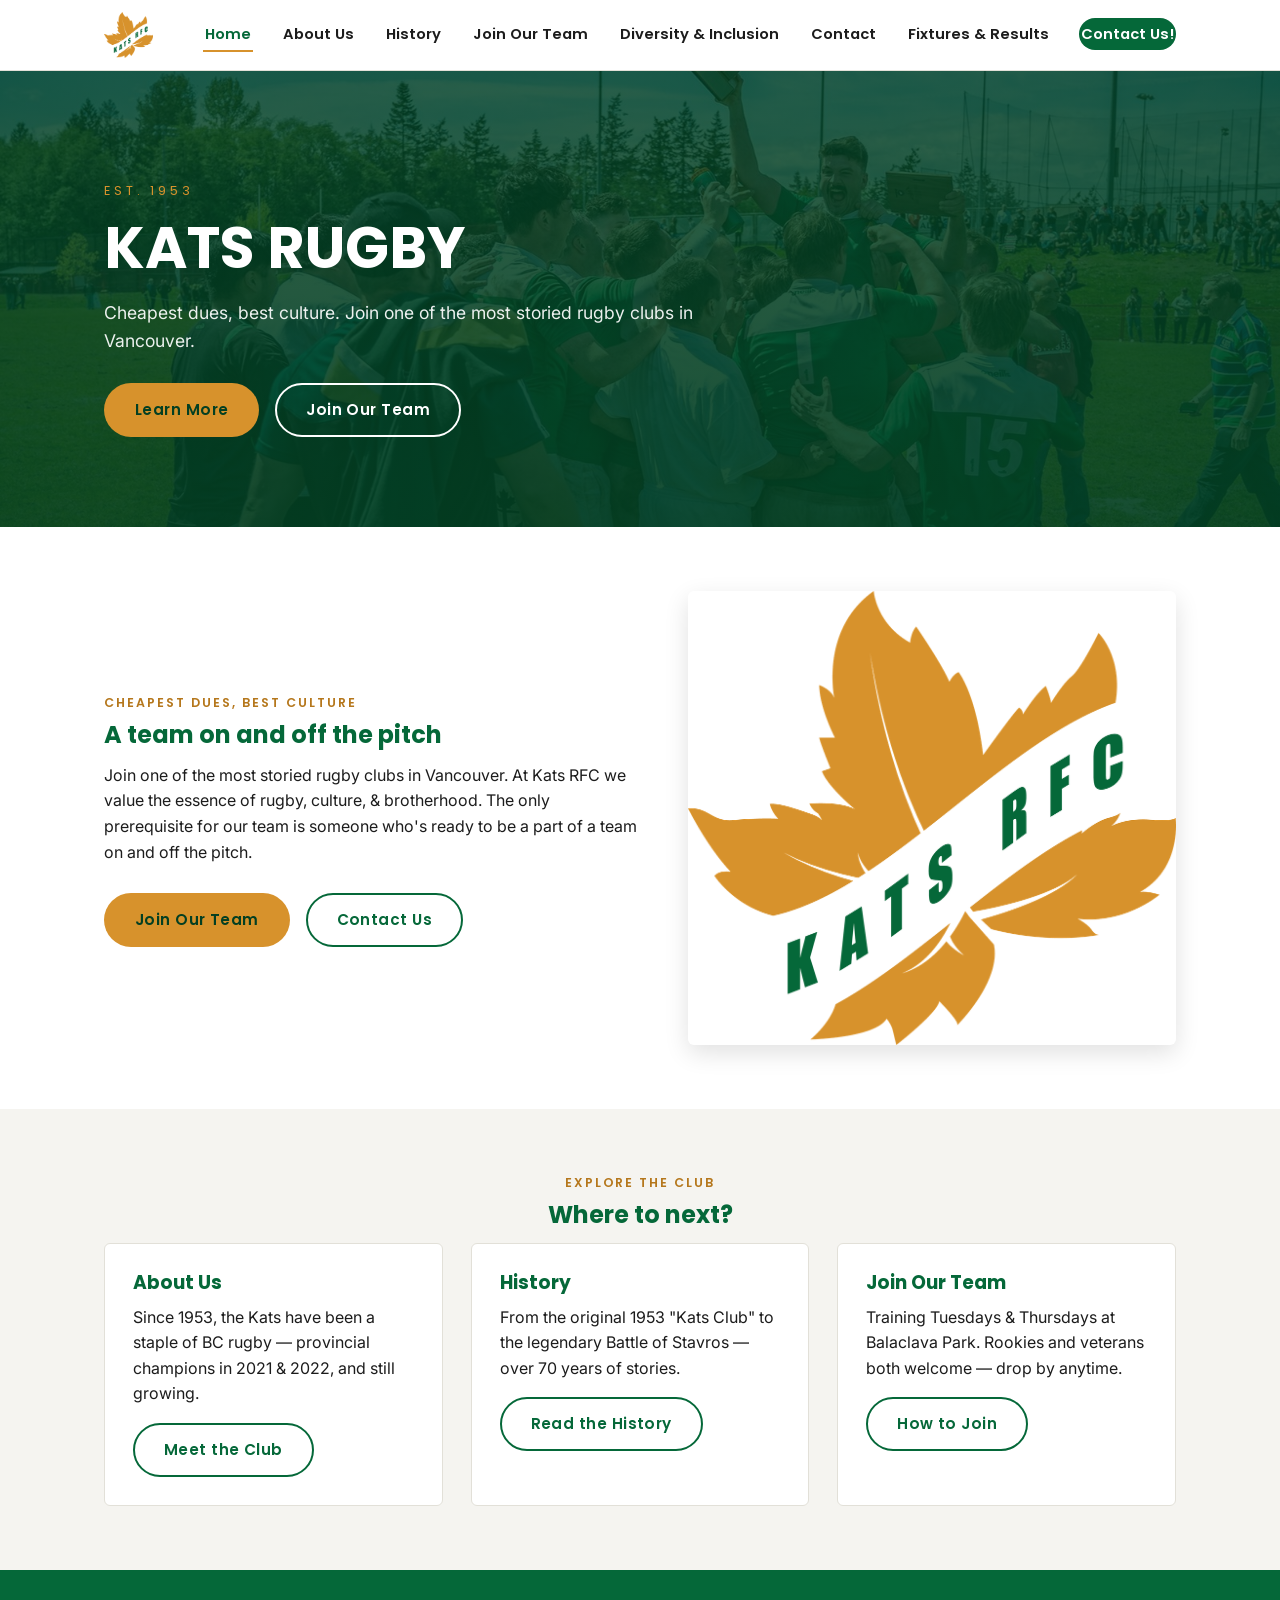
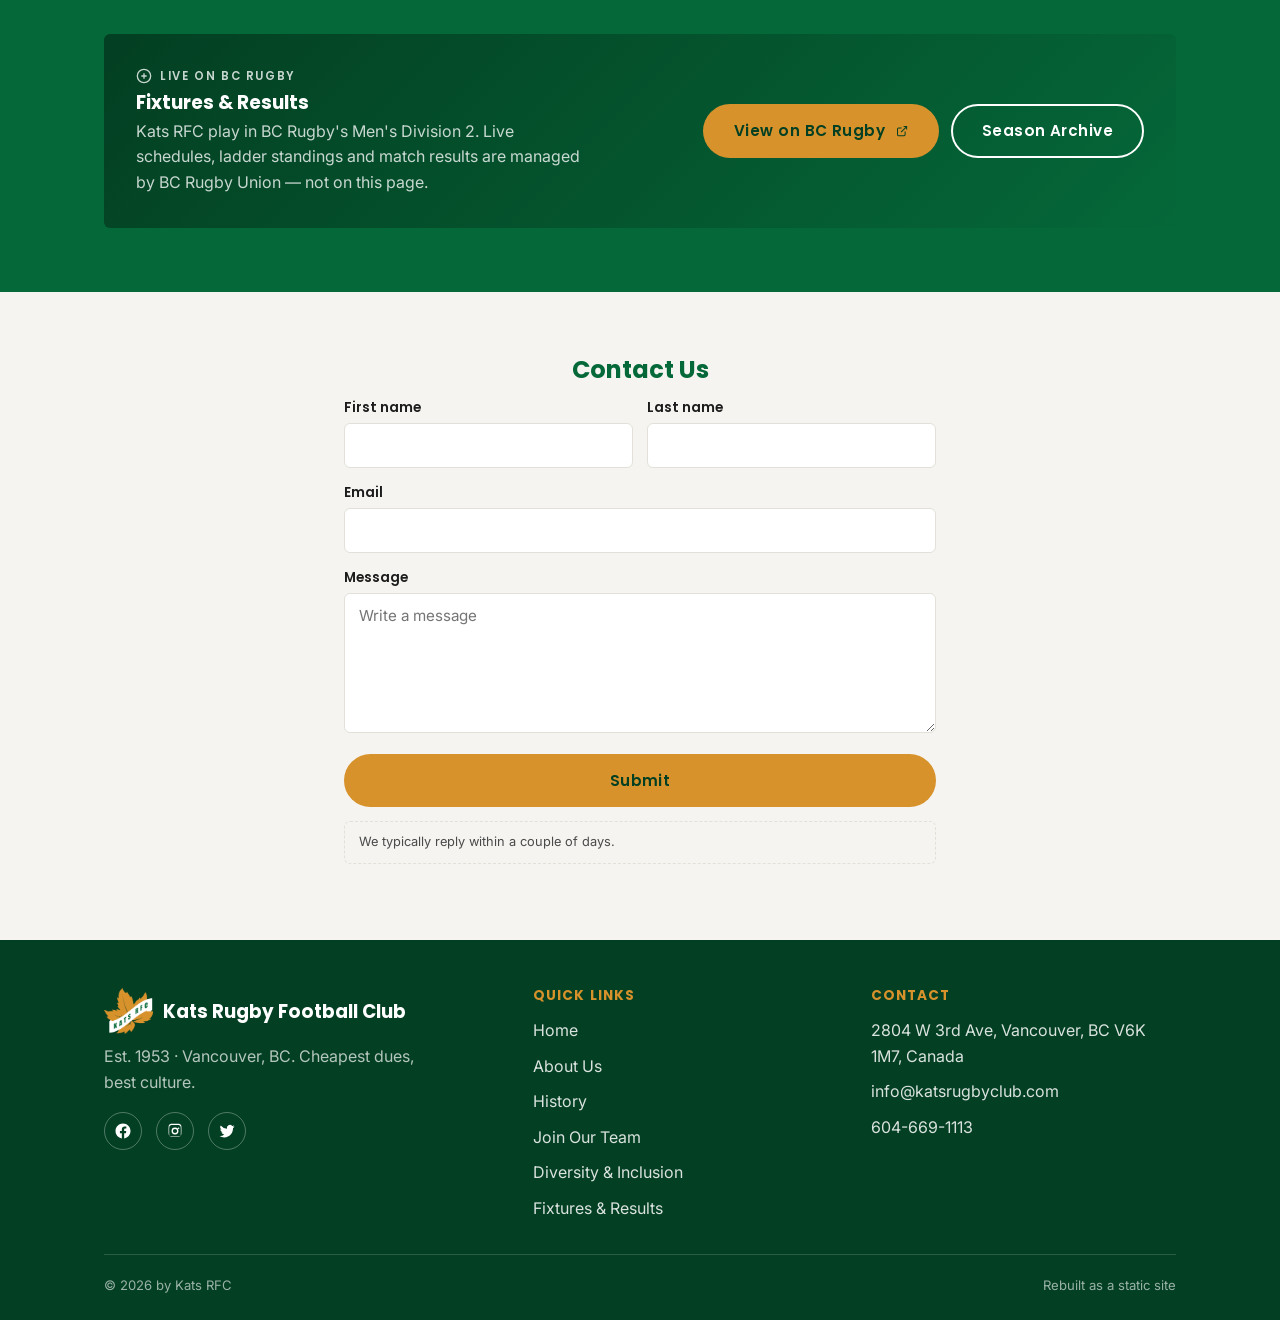
==== index.html @ 4a31f628 "Wire up the club's real Formspree endpoint Replaced the YOUR_FORM_ID placeholder with the club's liv" ====
<!doctype html>
<html lang="en">
<head>
  <meta charset="UTF-8" />
  <meta name="viewport" content="width=device-width, initial-scale=1.0" />
  <title>Home | Kitsilano Kats Rugby</title>
  <meta name="description" content="Kats Rugby Club is a local Rugby Club in Vancouver, BC, Canada. Established in 1953, The Kats are a staple of BC Rugby and have had many members play at international levels." />
  <meta property="og:title" content="Home | Kitsilano Kats Rugby" />
  <meta property="og:description" content="Kats Rugby Club is a local Rugby Club in Vancouver, BC, Canada. Established in 1953, The Kats are a staple of BC Rugby and have had many members play at international levels." />
  <meta property="og:site_name" content="Kats Rugby Club" />
  <meta property="og:type" content="website" />
  <meta property="og:image" content="assets/img/kats-logo-on-photo.png" />
  <link rel="icon" type="image/x-icon" href="assets/img/favicon.ico" />
  <link rel="apple-touch-icon" href="assets/img/apple-touch-icon.png" />
  <link rel="preconnect" href="https://fonts.googleapis.com" />
  <link rel="preconnect" href="https://fonts.gstatic.com" crossorigin />
  <link href="https://fonts.googleapis.com/css2?family=Poppins:wght@600;700&family=Inter:wght@400;500;600&display=swap" rel="stylesheet" />
  <link rel="stylesheet" href="assets/css/style.css" />
</head>
<body>

  <header class="site-header">
    <nav class="nav-bar">
      <a class="brand" href="index.html">
        <img src="assets/img/kats-logo.png" alt="Kats Rugby Football Club crest" />
      </a>
      <button class="nav-toggle" aria-label="Toggle navigation" aria-expanded="false">
        <span></span><span></span><span></span>
      </button>
      <ul class="nav-links">
        <li><a href="index.html" aria-current="page">Home</a></li>
        <li><a href="about-us.html">About Us</a></li>
        <li><a href="history.html">History</a></li>
        <li><a href="join-our-team.html">Join Our Team</a></li>
        <li><a href="diversity-and-inclusion.html">Diversity &amp; Inclusion</a></li>
        <li><a href="contact.html">Contact</a></li>
        <li><a href="2023-24-season.html">Fixtures &amp; Results</a></li>
        <li><a class="nav-cta" href="contact.html">Contact Us!</a></li>
      </ul>
    </nav>
  </header>

  <main>

    <section class="hero" style="background-image: linear-gradient(180deg, rgba(3,63,34,0.82), rgba(3,63,34,0.92)), url('assets/img/hero-trophy.jpg');">
      <div class="wrap">
        <p class="hero-est">Est. 1953</p>
        <h1>KATS RUGBY</h1>
        <p class="lede">Cheapest dues, best culture. Join one of the most storied rugby clubs in Vancouver.</p>
        <div class="hero-actions">
          <a class="btn btn-gold" href="about-us.html">Learn More</a>
          <a class="btn btn-outline" href="join-our-team.html">Join Our Team</a>
        </div>
      </div>
    </section>

    <section>
      <div class="wrap grid-2">
        <div>
          <p class="eyebrow">Cheapest Dues, Best Culture</p>
          <h2>A team on and off the pitch</h2>
          <p>Join one of the most storied rugby clubs in Vancouver. At Kats RFC we value the essence of rugby, culture, &amp; brotherhood. The only prerequisite for our team is someone who's ready to be a part of a team on and off the pitch.</p>
          <div class="hero-actions">
            <a class="btn btn-gold" href="join-our-team.html">Join Our Team</a>
            <a class="btn btn-outline-green" href="contact.html">Contact Us</a>
          </div>
        </div>
        <figure>
          <img src="assets/img/kats-logo-on-photo.png" alt="Kats RFC crest over a photo of the team huddled together" loading="lazy" />
        </figure>
      </div>
    </section>

    <section class="section-alt">
      <div class="wrap">
        <p class="eyebrow text-center" style="display:block;">Explore the Club</p>
        <h2 class="text-center">Where to next?</h2>
        <div class="grid-3">
          <div class="card">
            <h3>About Us</h3>
            <p>Since 1953, the Kats have been a staple of BC rugby &mdash; provincial champions in 2021 &amp; 2022, and still growing.</p>
            <a class="btn btn-outline-green" href="about-us.html">Meet the Club</a>
          </div>
          <div class="card">
            <h3>History</h3>
            <p>From the original 1953 "Kats Club" to the legendary Battle of Stavros &mdash; over 70 years of stories.</p>
            <a class="btn btn-outline-green" href="history.html">Read the History</a>
          </div>
          <div class="card">
            <h3>Join Our Team</h3>
            <p>Training Tuesdays &amp; Thursdays at Balaclava Park. Rookies and veterans both welcome &mdash; drop by anytime.</p>
            <a class="btn btn-outline-green" href="join-our-team.html">How to Join</a>
          </div>
        </div>
      </div>
    </section>

    <section class="section-dark">
      <div class="wrap">
        <div class="playhq-card">
          <div>
            <p class="playhq-badge">
              <svg viewBox="0 0 24 24" fill="none" stroke="currentColor" stroke-width="2"><circle cx="12" cy="12" r="10"/><path d="M8 12h8M12 8v8"/></svg>
              Live on BC Rugby
            </p>
            <h3>Fixtures &amp; Results</h3>
            <p>Kats RFC play in BC Rugby's Men's Division 2. Live schedules, ladder standings and match results are managed by BC Rugby Union &mdash; not on this page.</p>
          </div>
          <div class="playhq-actions">
            <a class="btn btn-gold" href="https://www.bcrugby.com/fixtures---results0adb61e3" target="_blank" rel="noopener">
              View on BC Rugby
              <svg class="external-icon" viewBox="0 0 24 24" fill="none" stroke="currentColor" stroke-width="2"><path d="M18 13v6a2 2 0 0 1-2 2H5a2 2 0 0 1-2-2V8a2 2 0 0 1 2-2h6"/><path d="M15 3h6v6"/><path d="M10 14 21 3"/></svg>
            </a>
            <a class="btn btn-outline" href="2023-24-season.html">Season Archive</a>
          </div>
        </div>
      </div>
    </section>

  </main>

  <!-- Sitewide quick-contact widget: mirrors the "Contact Us!" popup that
       appears on every page of the original site. -->
  <section id="quick-contact" class="section-alt">
    <div class="wrap" style="max-width:640px;">
      <h2 class="text-center">Contact Us</h2>
      <!-- FORM ENDPOINT: live Formspree endpoint (https://formspree.io/f/moeqnbpq) — see README for how to manage/replace it. -->
      <form action="https://formspree.io/f/moeqnbpq" method="POST" data-ajax-form>
        <div class="form-row">
          <div>
            <label for="qc-first">First name</label>
            <input type="text" id="qc-first" name="first_name" required />
          </div>
          <div>
            <label for="qc-last">Last name</label>
            <input type="text" id="qc-last" name="last_name" required />
          </div>
        </div>
        <div>
          <label for="qc-email">Email</label>
          <input type="email" id="qc-email" name="email" required />
        </div>
        <div>
          <label for="qc-message">Message</label>
          <textarea id="qc-message" name="message" placeholder="Write a message" required></textarea>
        </div>
        <div class="form-success">Thanks for submitting!</div>
        <button class="btn btn-gold" type="submit">Submit</button>
        <p class="form-note">We typically reply within a couple of days.</p>
      </form>
    </div>
  </section>

  <footer class="site-footer">
    <div class="wrap">
      <div class="footer-grid">
        <div>
          <div class="brand" style="color:#fff; margin-bottom:10px;">
            <img src="assets/img/kats-logo.png" alt="Kats Rugby Football Club crest" />
            Kats Rugby Football Club
          </div>
          <p style="color:rgba(255,255,255,0.7); max-width:320px;">Est. 1953 &middot; Vancouver, BC. Cheapest dues, best culture.</p>
          <div class="social-row">
            <a href="https://www.facebook.com/groups/TheKatsRugbyClub/" target="_blank" rel="noopener" aria-label="Kats RFC on Facebook">
              <svg viewBox="0 0 24 24"><path d="M22 12.06C22 6.5 17.52 2 12 2S2 6.5 2 12.06c0 5 3.66 9.15 8.44 9.94v-7.03H7.9v-2.91h2.54V9.85c0-2.5 1.49-3.89 3.77-3.89 1.09 0 2.24.2 2.24.2v2.46h-1.26c-1.24 0-1.63.77-1.63 1.56v1.88h2.78l-.44 2.91h-2.34V22c4.78-.79 8.44-4.94 8.44-9.94Z"/></svg>
            </a>
            <a href="https://www.instagram.com/katsrfc/" target="_blank" rel="noopener" aria-label="Kats RFC on Instagram">
              <svg viewBox="0 0 24 24"><path d="M12 2.2c2.7 0 3 .01 4.1.06 1 .05 1.6.2 2 .35.5.2.9.4 1.3.8.4.4.6.8.8 1.3.15.4.3 1 .35 2 .05 1.1.06 1.4.06 4.1s-.01 3-.06 4.1c-.05 1-.2 1.6-.35 2-.2.5-.4.9-.8 1.3-.4.4-.8.6-1.3.8-.4.15-1 .3-2 .35-1.1.05-1.4.06-4.1.06s-3-.01-4.1-.06c-1-.05-1.6-.2-2-.35-.5-.2-.9-.4-1.3-.8-.4-.4-.6-.8-.8-1.3-.15-.4-.3-1-.35-2-.05-1.1-.06-1.4-.06-4.1s.01-3 .06-4.1c.05-1 .2-1.6.35-2 .2-.5.4-.9.8-1.3.4-.4.8-.6 1.3-.8.4-.15 1-.3 2-.35C9 2.21 9.3 2.2 12 2.2Zm0 1.8c-2.67 0-2.99.01-4.04.06-.87.04-1.34.18-1.65.3-.42.16-.72.36-1.03.67-.31.31-.51.61-.67 1.03-.12.31-.26.78-.3 1.65C4.26 8.76 4.25 9.08 4.25 12s.01 3.24.06 4.29c.04.87.18 1.34.3 1.65.16.42.36.72.67 1.03.31.31.61.51 1.03.67.31.12.78.26 1.65.3 1.05.05 1.37.06 4.04.06s2.99-.01 4.04-.06c.87-.04 1.34-.18 1.65-.3.42-.16.72-.36 1.03-.67.31-.31.51-.61.67-1.03.12-.31.26-.78.3-1.65.05-1.05.06-1.37.06-4.29s-.01-3.24-.06-4.29c-.04-.87-.18-1.34-.3-1.65-.16-.42-.36-.72-.67-1.03a2.7 2.7 0 0 0-1.03-.67c-.31-.12-.78-.26-1.65-.3C14.99 4.01 14.67 4 12 4Zm0 3.4a4.6 4.6 0 1 1 0 9.2 4.6 4.6 0 0 1 0-9.2Zm0 1.8a2.8 2.8 0 1 0 0 5.6 2.8 2.8 0 0 0 0-5.6Zm4.8-2a1.08 1.08 0 1 1 0 2.16 1.08 1.08 0 0 1 0-2.16Z"/></svg>
            </a>
            <a href="https://twitter.com/katsrugby" target="_blank" rel="noopener" aria-label="Kats RFC on Twitter">
              <svg viewBox="0 0 24 24"><path d="M22 5.9c-.7.3-1.5.5-2.3.6.8-.5 1.5-1.3 1.8-2.3-.8.5-1.6.8-2.6 1a4 4 0 0 0-6.9 3.7A11.5 11.5 0 0 1 3.6 4.6a4.1 4.1 0 0 0 1.2 5.4c-.6 0-1.2-.2-1.7-.5v.1c0 2 1.4 3.6 3.2 4a4 4 0 0 1-1.8.1 4 4 0 0 0 3.8 2.8A8.1 8.1 0 0 1 2 18.6a11.4 11.4 0 0 0 6.3 1.9c7.5 0 11.7-6.4 11.7-11.9v-.5c.8-.6 1.5-1.3 2-2.2Z"/></svg>
            </a>
          </div>
        </div>
        <div>
          <h4>Quick Links</h4>
          <ul>
            <li><a href="index.html">Home</a></li>
            <li><a href="about-us.html">About Us</a></li>
            <li><a href="history.html">History</a></li>
            <li><a href="join-our-team.html">Join Our Team</a></li>
            <li><a href="diversity-and-inclusion.html">Diversity &amp; Inclusion</a></li>
            <li><a href="2023-24-season.html">Fixtures &amp; Results</a></li>
          </ul>
        </div>
        <div>
          <h4>Contact</h4>
          <ul>
            <li>2804 W 3rd Ave, Vancouver, BC V6K 1M7, Canada</li>
            <li><a href="mailto:info@katsrugbyclub.com">info@katsrugbyclub.com</a></li>
            <li><a href="tel:6046691113">604-669-1113</a></li>
          </ul>
        </div>
      </div>
      <div class="footer-bottom">
        <span>&copy; <span id="year">2026</span> by Kats RFC</span>
        <span>Rebuilt as a static site</span>
      </div>
    </div>
  </footer>

  <script src="assets/js/main.js"></script>
  <script>document.getElementById('year').textContent = new Date().getFullYear();</script>
</body>
</html>
---- assets/css/style.css ----
/* =========================================================
   Kats Rugby Club — shared stylesheet
   Brand colours sampled directly from the club crest:
     green #056839 / gold #d7922c / white #ffffff
   ========================================================= */

:root {
  --kats-green: #056839;
  --kats-green-dark: #033f22;
  --kats-gold: #d7922c;
  --kats-gold-dark: #b5771c;
  --ink: #1c1c1c;
  --ink-soft: #4a4a4a;
  --paper: #ffffff;
  --paper-off: #f5f4f0;
  --border: #e2e0d8;
  --max-width: 1120px;
  --radius: 6px;
  --shadow: 0 8px 24px rgba(0, 0, 0, 0.12);
  --font-head: 'Poppins', 'Futura', 'Century Gothic', sans-serif;
  --font-body: 'Inter', 'Helvetica Neue', Arial, sans-serif;
}

* {
  box-sizing: border-box;
}

html {
  scroll-behavior: smooth;
}

body {
  margin: 0;
  font-family: var(--font-body);
  color: var(--ink);
  background: var(--paper);
  line-height: 1.6;
}

img {
  max-width: 100%;
  display: block;
}

a {
  color: inherit;
  text-decoration: none;
}

h1, h2, h3, h4 {
  font-family: var(--font-head);
  font-weight: 700;
  line-height: 1.15;
  margin: 0 0 0.6em;
  color: var(--kats-green);
}

p {
  margin: 0 0 1em;
}

.wrap {
  max-width: var(--max-width);
  margin: 0 auto;
  padding: 0 24px;
}

.eyebrow {
  display: inline-block;
  font-family: var(--font-head);
  font-weight: 600;
  font-size: 0.78rem;
  letter-spacing: 0.16em;
  text-transform: uppercase;
  color: var(--kats-gold-dark);
  margin-bottom: 0.6em;
}

.btn {
  display: inline-block;
  font-family: var(--font-head);
  font-weight: 600;
  font-size: 0.95rem;
  letter-spacing: 0.03em;
  padding: 0.85em 1.9em;
  border-radius: 999px;
  border: 2px solid transparent;
  cursor: pointer;
  transition: transform 0.15s ease, box-shadow 0.15s ease, background 0.15s ease, color 0.15s ease;
}

.btn:hover {
  transform: translateY(-2px);
}

.btn-gold {
  background: var(--kats-gold);
  color: var(--kats-green-dark);
}

.btn-gold:hover {
  background: var(--kats-gold-dark);
  box-shadow: var(--shadow);
}

.btn-outline {
  background: transparent;
  border-color: var(--paper);
  color: var(--paper);
}

.btn-outline:hover {
  background: var(--paper);
  color: var(--kats-green-dark);
}

.btn-outline-green {
  background: transparent;
  border-color: var(--kats-green);
  color: var(--kats-green);
}

.btn-outline-green:hover {
  background: var(--kats-green);
  color: var(--paper);
}

/* ---------- Header / nav ---------- */

.site-header {
  position: sticky;
  top: 0;
  z-index: 100;
  background: var(--paper);
  border-bottom: 1px solid var(--border);
}

.nav-bar {
  display: flex;
  align-items: center;
  justify-content: space-between;
  padding: 12px 24px;
  max-width: var(--max-width);
  margin: 0 auto;
}

.brand {
  display: flex;
  align-items: center;
  gap: 10px;
  font-family: var(--font-head);
  font-weight: 700;
  font-size: 1.15rem;
  color: var(--kats-green);
}

.brand img {
  height: 46px;
  width: auto;
}

.nav-toggle {
  display: none;
  flex-direction: column;
  gap: 5px;
  background: none;
  border: none;
  cursor: pointer;
  padding: 6px;
}

.nav-toggle span {
  width: 26px;
  height: 3px;
  background: var(--kats-green);
  border-radius: 2px;
}

.nav-links {
  display: flex;
  align-items: center;
  gap: 28px;
  list-style: none;
  margin: 0;
  padding: 0;
  font-family: var(--font-head);
  font-weight: 600;
  font-size: 0.92rem;
}

.nav-links a {
  color: var(--ink);
  padding: 6px 2px;
  border-bottom: 2px solid transparent;
  transition: color 0.15s ease, border-color 0.15s ease;
}

.nav-links a:hover,
.nav-links a[aria-current="page"] {
  color: var(--kats-green);
  border-color: var(--kats-gold);
}

.nav-cta {
  background: var(--kats-green);
  color: var(--paper) !important;
  padding: 8px 18px;
  border-radius: 999px;
  border-bottom: none !important;
}

.nav-cta:hover {
  background: var(--kats-green-dark);
  color: var(--paper) !important;
}

/* ---------- Hero ---------- */

.hero {
  position: relative;
  color: var(--paper);
  background-color: var(--kats-green-dark);
  /* background-image is set inline per-page (see index.html) so the
     relative image URL resolves against the HTML document, not this
     stylesheet's own folder. */
  background-size: cover;
  background-position: center;
  background-repeat: no-repeat;
  padding: 110px 0 90px;
}

.hero .wrap {
  position: relative;
  z-index: 1;
}

.hero-est {
  font-family: var(--font-head);
  letter-spacing: 0.3em;
  font-size: 0.8rem;
  text-transform: uppercase;
  color: var(--kats-gold);
  margin-bottom: 14px;
}

.hero h1 {
  color: var(--paper);
  font-size: clamp(2.2rem, 5vw, 3.6rem);
  margin-bottom: 0.3em;
}

.hero p.lede {
  max-width: 640px;
  font-size: 1.1rem;
  color: rgba(255, 255, 255, 0.92);
}

.hero-actions {
  display: flex;
  gap: 16px;
  flex-wrap: wrap;
  margin-top: 28px;
}

.page-hero {
  background: var(--kats-green);
  background-image: linear-gradient(120deg, var(--kats-green-dark), var(--kats-green));
  color: var(--paper);
  padding: 72px 0 56px;
  text-align: center;
}

.page-hero h1 {
  color: var(--paper);
  margin-bottom: 0.2em;
}

.page-hero p {
  color: rgba(255, 255, 255, 0.85);
  max-width: 620px;
  margin: 0 auto;
}

/* ---------- Sections ---------- */

section {
  padding: 64px 0;
}

.section-alt {
  background: var(--paper-off);
}

.section-dark {
  background: var(--kats-green);
  color: rgba(255, 255, 255, 0.92);
}

.section-dark h2, .section-dark h3 {
  color: var(--paper);
}

.grid-2 {
  display: grid;
  grid-template-columns: 1.1fr 1fr;
  gap: 48px;
  align-items: center;
}

.grid-3 {
  display: grid;
  grid-template-columns: repeat(3, 1fr);
  gap: 28px;
}

.card {
  background: var(--paper);
  border: 1px solid var(--border);
  border-radius: var(--radius);
  padding: 28px;
}

.card img {
  border-radius: var(--radius);
}

figure {
  margin: 0;
}

figure img {
  border-radius: var(--radius);
  box-shadow: var(--shadow);
}

figcaption {
  font-size: 0.85rem;
  color: var(--ink-soft);
  margin-top: 10px;
  text-align: center;
  font-style: italic;
}

blockquote {
  border-left: 4px solid var(--kats-gold);
  margin: 0;
  padding: 4px 0 4px 22px;
  font-style: italic;
  color: var(--ink-soft);
}

/* ---------- Fixtures / results table ---------- */

.fixtures-list {
  display: flex;
  flex-direction: column;
  gap: 14px;
}

.fixture {
  display: grid;
  grid-template-columns: 90px 1fr auto;
  gap: 18px;
  align-items: center;
  background: var(--paper);
  border: 1px solid var(--border);
  border-radius: var(--radius);
  padding: 16px 20px;
}

.fixture-round {
  font-family: var(--font-head);
  font-weight: 700;
  color: var(--kats-gold-dark);
  font-size: 0.85rem;
  text-transform: uppercase;
  letter-spacing: 0.05em;
}

.fixture-opponent {
  display: flex;
  align-items: center;
  gap: 14px;
}

.fixture-opponent img {
  width: 42px;
  height: 42px;
  object-fit: contain;
}

.fixture-opponent .name {
  font-weight: 700;
  font-family: var(--font-head);
}

.fixture-opponent .meta {
  font-size: 0.85rem;
  color: var(--ink-soft);
}

.fixture-score {
  font-family: var(--font-head);
  font-weight: 700;
  font-size: 1.1rem;
  text-align: right;
  white-space: nowrap;
}

.fixture-score .win { color: var(--kats-green); }
.fixture-score .loss { color: #b3261e; }
.fixture-score .tbd { color: var(--ink-soft); font-weight: 500; font-size: 0.85rem; text-transform: uppercase; }

/* ---------- Contact ---------- */

.contact-grid {
  display: grid;
  grid-template-columns: 1fr 1fr;
  gap: 48px;
}

.contact-detail {
  display: flex;
  gap: 14px;
  margin-bottom: 18px;
}

.contact-detail .icon {
  flex: none;
  width: 22px;
  height: 22px;
  color: var(--kats-green);
}

form {
  display: grid;
  gap: 14px;
}

.form-row {
  display: grid;
  grid-template-columns: 1fr 1fr;
  gap: 14px;
}

label {
  font-family: var(--font-head);
  font-weight: 600;
  font-size: 0.85rem;
  margin-bottom: 4px;
  display: block;
}

input, textarea {
  width: 100%;
  padding: 12px 14px;
  border: 1px solid var(--border);
  border-radius: var(--radius);
  font-family: var(--font-body);
  font-size: 0.95rem;
  background: var(--paper);
}

input:focus, textarea:focus {
  outline: 2px solid var(--kats-gold);
  outline-offset: 1px;
}

textarea {
  min-height: 140px;
  resize: vertical;
}

.form-note {
  font-size: 0.8rem;
  color: var(--ink-soft);
  background: var(--paper-off);
  border: 1px dashed var(--border);
  border-radius: var(--radius);
  padding: 10px 14px;
}

.form-success {
  display: none;
  background: #eaf5ee;
  border: 1px solid var(--kats-green);
  color: var(--kats-green-dark);
  padding: 14px;
  border-radius: var(--radius);
  font-weight: 600;
}

/* ---------- Footer ---------- */

.site-footer {
  background: var(--kats-green-dark);
  color: rgba(255, 255, 255, 0.85);
  padding: 48px 0 24px;
}

.footer-grid {
  display: grid;
  grid-template-columns: 1.3fr 1fr 1fr;
  gap: 32px;
  margin-bottom: 32px;
}

.footer-grid h4 {
  color: var(--kats-gold);
  font-size: 0.85rem;
  letter-spacing: 0.08em;
  text-transform: uppercase;
  margin-bottom: 14px;
}

.footer-grid ul {
  list-style: none;
  margin: 0;
  padding: 0;
  display: grid;
  gap: 10px;
}

.footer-grid a:hover {
  color: var(--kats-gold);
}

.social-row {
  display: flex;
  gap: 14px;
  margin-top: 14px;
}

.social-row a {
  width: 38px;
  height: 38px;
  display: grid;
  place-items: center;
  border: 1px solid rgba(255, 255, 255, 0.3);
  border-radius: 50%;
  transition: background 0.15s ease, border-color 0.15s ease;
}

.social-row a:hover {
  background: var(--kats-gold);
  border-color: var(--kats-gold);
}

.social-row svg {
  width: 18px;
  height: 18px;
  fill: var(--paper);
}

.footer-bottom {
  border-top: 1px solid rgba(255, 255, 255, 0.15);
  padding-top: 20px;
  font-size: 0.82rem;
  display: flex;
  justify-content: space-between;
  flex-wrap: wrap;
  gap: 8px;
  color: rgba(255, 255, 255, 0.6);
}

/* ---------- PlayHQ link-out card ---------- */
/* Kats RFC's live fixtures, ladder & registration all live on PlayHQ
   (playhq.com), the platform BC Rugby Union/Rugby Canada now run
   competitions on. PlayHQ's own pages send X-Frame-Options: SAMEORIGIN,
   so they can't be embedded in an <iframe> here — see README for the
   verification. This card is the "link out" pattern used instead. */

.playhq-card {
  background: var(--kats-green-dark);
  background-image: linear-gradient(135deg, var(--kats-green-dark), var(--kats-green));
  border-radius: var(--radius);
  padding: 32px;
  color: rgba(255, 255, 255, 0.92);
  display: flex;
  align-items: center;
  justify-content: space-between;
  gap: 28px;
  flex-wrap: wrap;
}

.playhq-card h3 {
  color: var(--paper);
  margin-bottom: 0.3em;
}

.playhq-card p {
  color: rgba(255, 255, 255, 0.78);
  margin-bottom: 0;
  max-width: 46ch;
}

.playhq-card .playhq-actions {
  display: flex;
  gap: 12px;
  flex-wrap: wrap;
  flex-shrink: 0;
}

.playhq-badge {
  display: inline-flex;
  align-items: center;
  gap: 8px;
  font-family: var(--font-head);
  font-weight: 600;
  font-size: 0.72rem;
  letter-spacing: 0.14em;
  text-transform: uppercase;
  color: var(--kats-gold);
  margin-bottom: 0.8em;
}

.playhq-badge svg { width: 16px; height: 16px; flex-shrink: 0; }

.external-icon {
  width: 0.8em;
  height: 0.8em;
  margin-left: 0.4em;
  vertical-align: middle;
}

/* ---------- Utility ---------- */

.text-center { text-align: center; }
.mt-0 { margin-top: 0; }

/* Inline links within body copy (nav/buttons/footer/cards override `a` globally,
   so this only affects prose links like the ones on diversity-and-inclusion.html) */
main p a {
  color: var(--kats-green);
  text-decoration: underline;
  text-decoration-color: rgba(5, 104, 57, 0.35);
  text-underline-offset: 2px;
}
main p a:hover {
  text-decoration-color: currentColor;
}

/* ---------- Responsive ---------- */

@media (max-width: 860px) {
  .grid-2, .contact-grid { grid-template-columns: 1fr; }
  .grid-3 { grid-template-columns: 1fr; }
  .footer-grid { grid-template-columns: 1fr; }
  .form-row { grid-template-columns: 1fr; }
  .playhq-card { flex-direction: column; align-items: flex-start; text-align: left; }
  .playhq-card .playhq-actions { width: 100%; }
  .playhq-card .playhq-actions .btn { flex: 1; text-align: center; }

  .nav-toggle { display: flex; }

  .nav-links {
    position: absolute;
    top: 100%;
    left: 0;
    right: 0;
    background: var(--paper);
    flex-direction: column;
    align-items: flex-start;
    gap: 0;
    padding: 8px 24px 20px;
    border-bottom: 1px solid var(--border);
    display: none;
  }

  .nav-links.open {
    display: flex;
  }

  .nav-links li {
    width: 100%;
  }

  .nav-links a {
    display: block;
    padding: 12px 0;
    border-bottom: 1px solid var(--border);
  }

  .nav-cta {
    display: inline-block;
    margin-top: 10px;
  }

  .fixture {
    grid-template-columns: 1fr;
    text-align: left;
  }

  .fixture-score {
    text-align: left;
  }
}
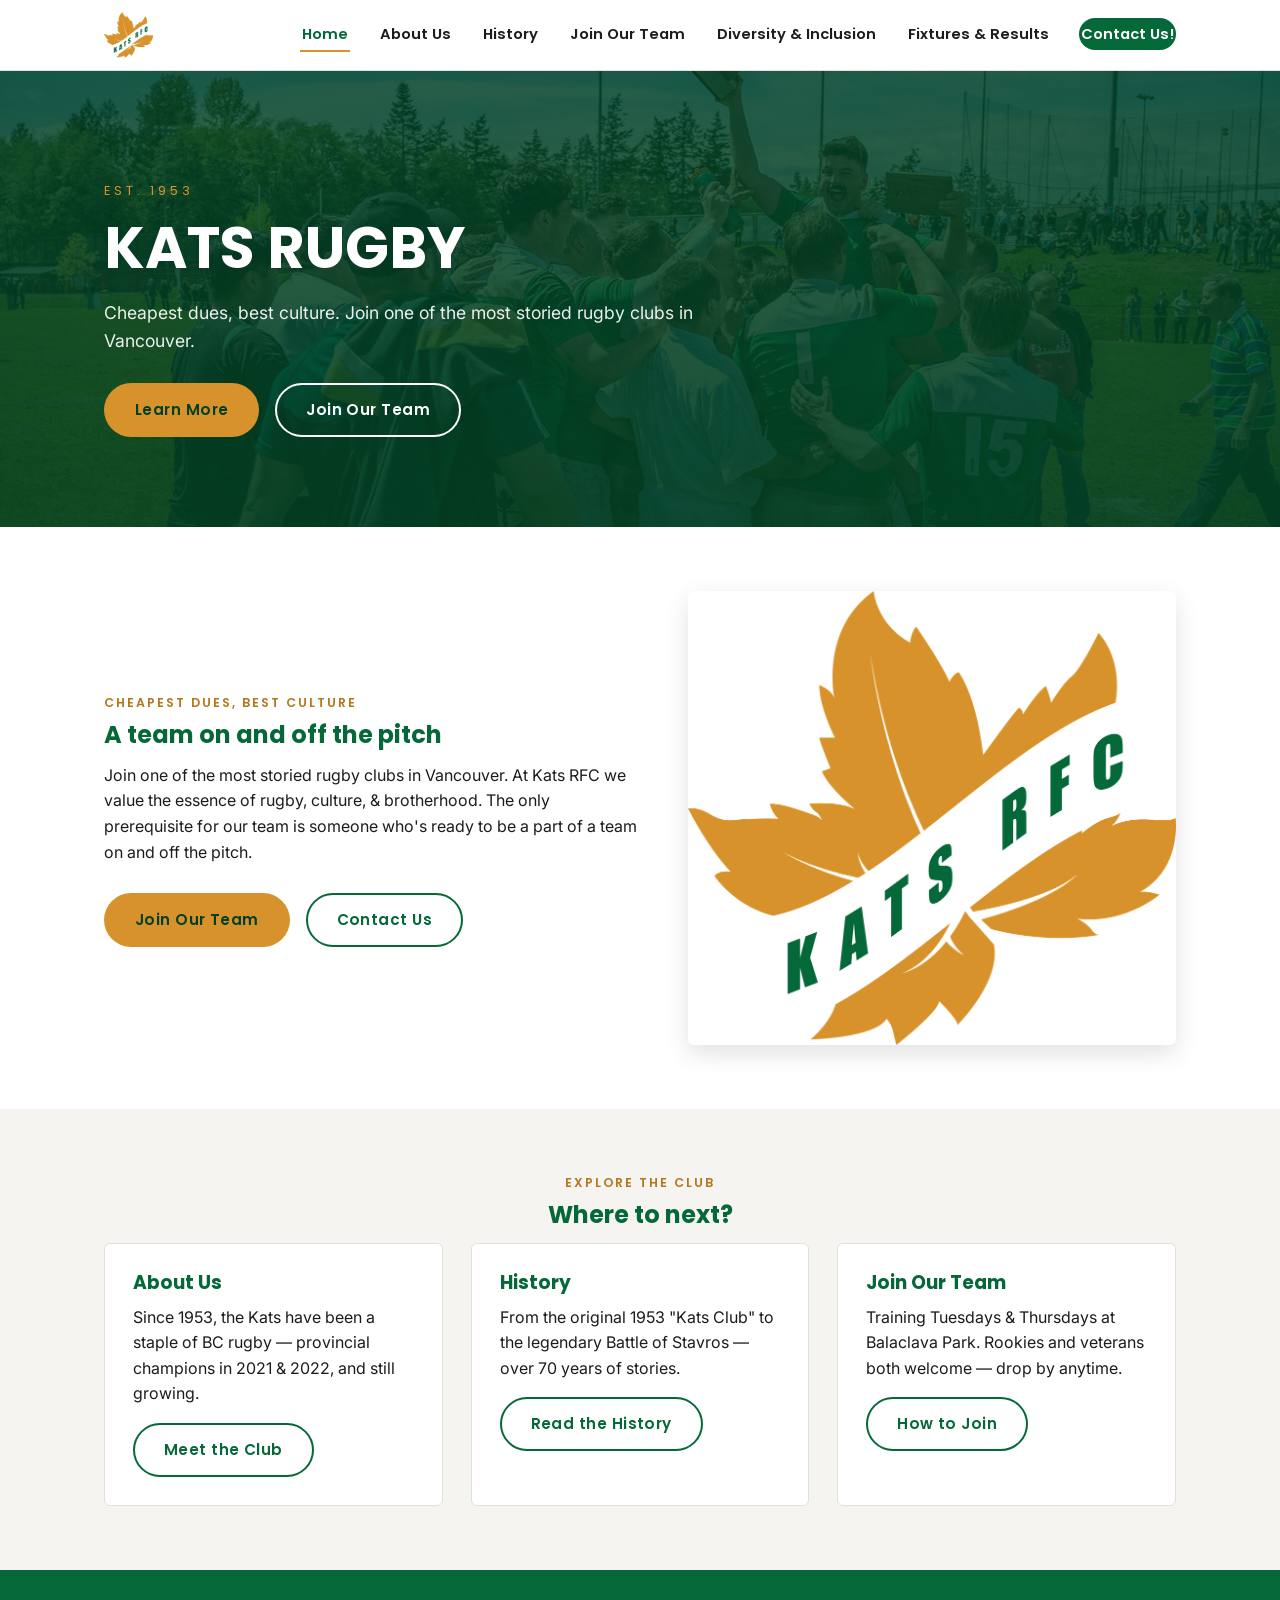
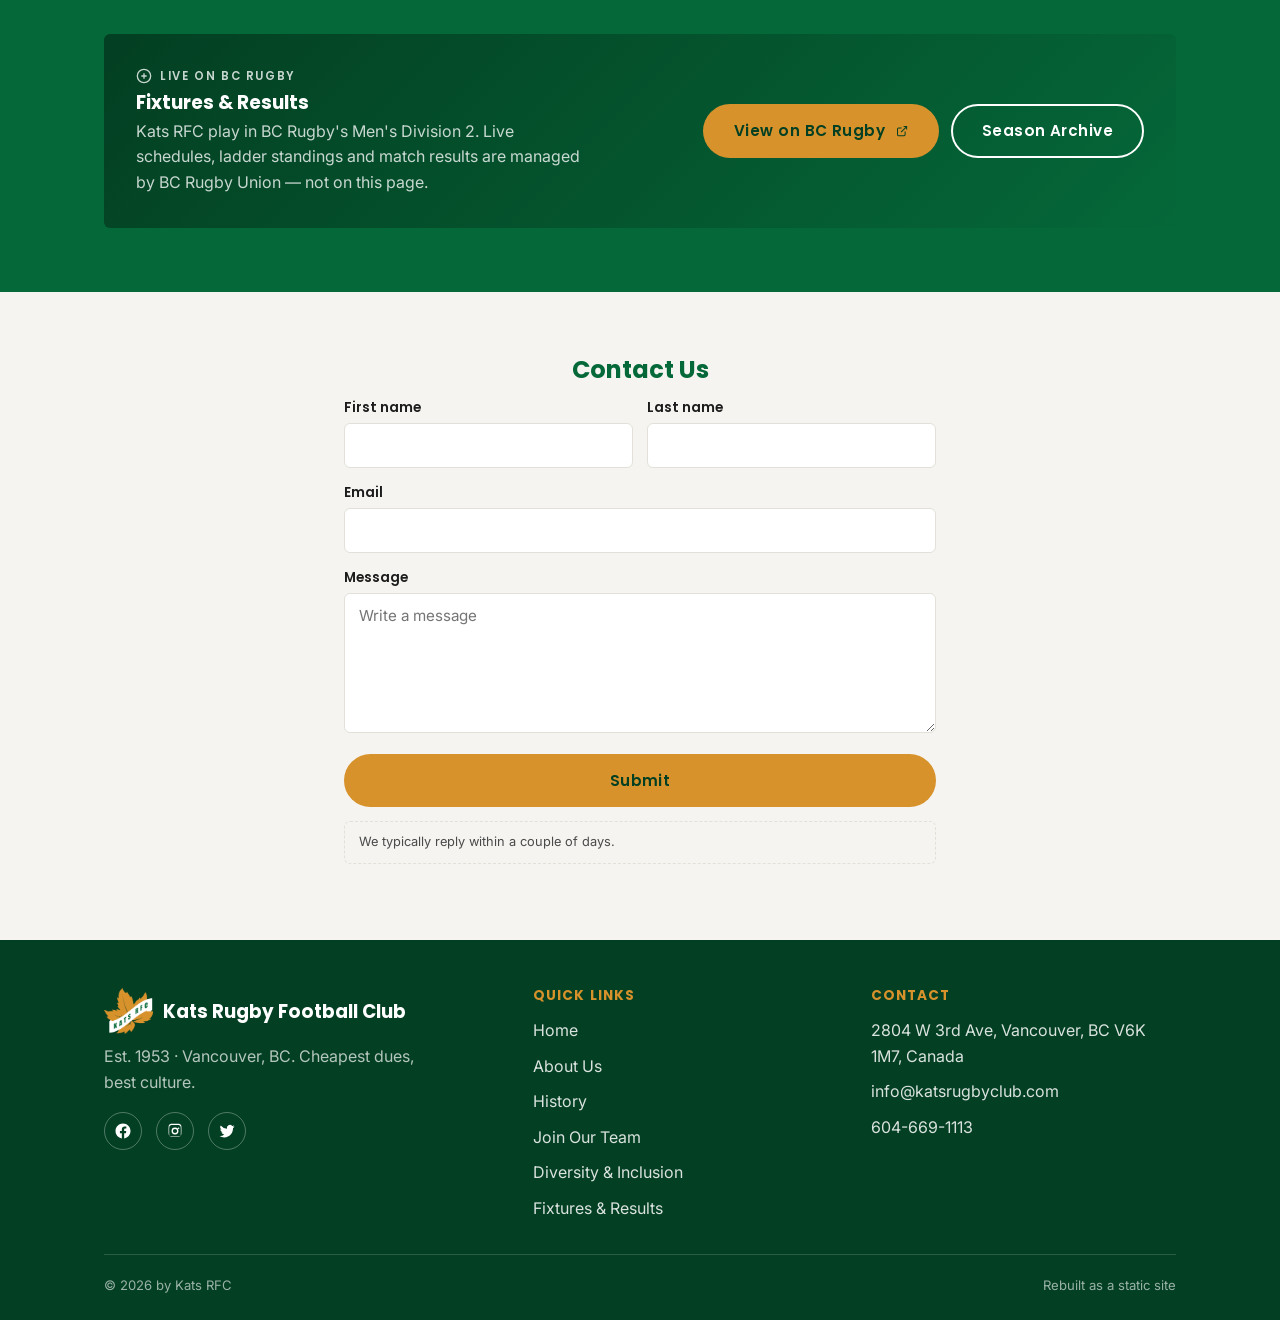
==== commit af20caa6: "Remove duplicate Contact nav link The nav had both a plain 'Contact' link and a gold 'Contact Us!' C" ====
--- a/index.html
+++ b/index.html
@@ -9,13 +9,50 @@
   <meta property="og:description" content="Kats Rugby Club is a local Rugby Club in Vancouver, BC, Canada. Established in 1953, The Kats are a staple of BC Rugby and have had many members play at international levels." />
   <meta property="og:site_name" content="Kats Rugby Club" />
   <meta property="og:type" content="website" />
-  <meta property="og:image" content="assets/img/kats-logo-on-photo.png" />
+  <meta property="og:url" content="https://www.katsrugbyclub.com/" />
+  <meta property="og:image" content="https://www.katsrugbyclub.com/assets/img/kats-logo-on-photo.png" />
+  <meta name="twitter:card" content="summary_large_image" />
+  <meta name="twitter:title" content="Home | Kitsilano Kats Rugby" />
+  <meta name="twitter:description" content="Kats Rugby Club is a local Rugby Club in Vancouver, BC, Canada. Established in 1953, The Kats are a staple of BC Rugby and have had many members play at international levels." />
+  <meta name="twitter:image" content="https://www.katsrugbyclub.com/assets/img/kats-logo-on-photo.png" />
+  <link rel="canonical" href="https://www.katsrugbyclub.com/" />
+  <meta name="theme-color" content="#056839" />
   <link rel="icon" type="image/x-icon" href="assets/img/favicon.ico" />
   <link rel="apple-touch-icon" href="assets/img/apple-touch-icon.png" />
   <link rel="preconnect" href="https://fonts.googleapis.com" />
   <link rel="preconnect" href="https://fonts.gstatic.com" crossorigin />
   <link href="https://fonts.googleapis.com/css2?family=Poppins:wght@600;700&family=Inter:wght@400;500;600&display=swap" rel="stylesheet" />
   <link rel="stylesheet" href="assets/css/style.css" />
+  <!-- Structured data: helps Google understand this as a local sports club
+       (address, phone, social links) for richer search results. -->
+  <script type="application/ld+json">
+  {
+    "@context": "https://schema.org",
+    "@type": "SportsOrganization",
+    "name": "Kats Rugby Football Club",
+    "alternateName": "Kats RFC",
+    "url": "https://www.katsrugbyclub.com/",
+    "logo": "https://www.katsrugbyclub.com/assets/img/kats-logo.png",
+    "image": "https://www.katsrugbyclub.com/assets/img/kats-logo-on-photo.png",
+    "sport": "Rugby",
+    "foundingDate": "1953",
+    "email": "info@katsrugbyclub.com",
+    "telephone": "+1-604-669-1113",
+    "address": {
+      "@type": "PostalAddress",
+      "streetAddress": "2804 W 3rd Ave",
+      "addressLocality": "Vancouver",
+      "addressRegion": "BC",
+      "postalCode": "V6K 1M7",
+      "addressCountry": "CA"
+    },
+    "sameAs": [
+      "https://www.facebook.com/groups/TheKatsRugbyClub/",
+      "https://www.instagram.com/katsrfc/",
+      "https://twitter.com/katsrugby"
+    ]
+  }
+  </script>
 </head>
 <body>
 
@@ -33,7 +70,6 @@
         <li><a href="history.html">History</a></li>
         <li><a href="join-our-team.html">Join Our Team</a></li>
         <li><a href="diversity-and-inclusion.html">Diversity &amp; Inclusion</a></li>
-        <li><a href="contact.html">Contact</a></li>
         <li><a href="2023-24-season.html">Fixtures &amp; Results</a></li>
         <li><a class="nav-cta" href="contact.html">Contact Us!</a></li>
       </ul>
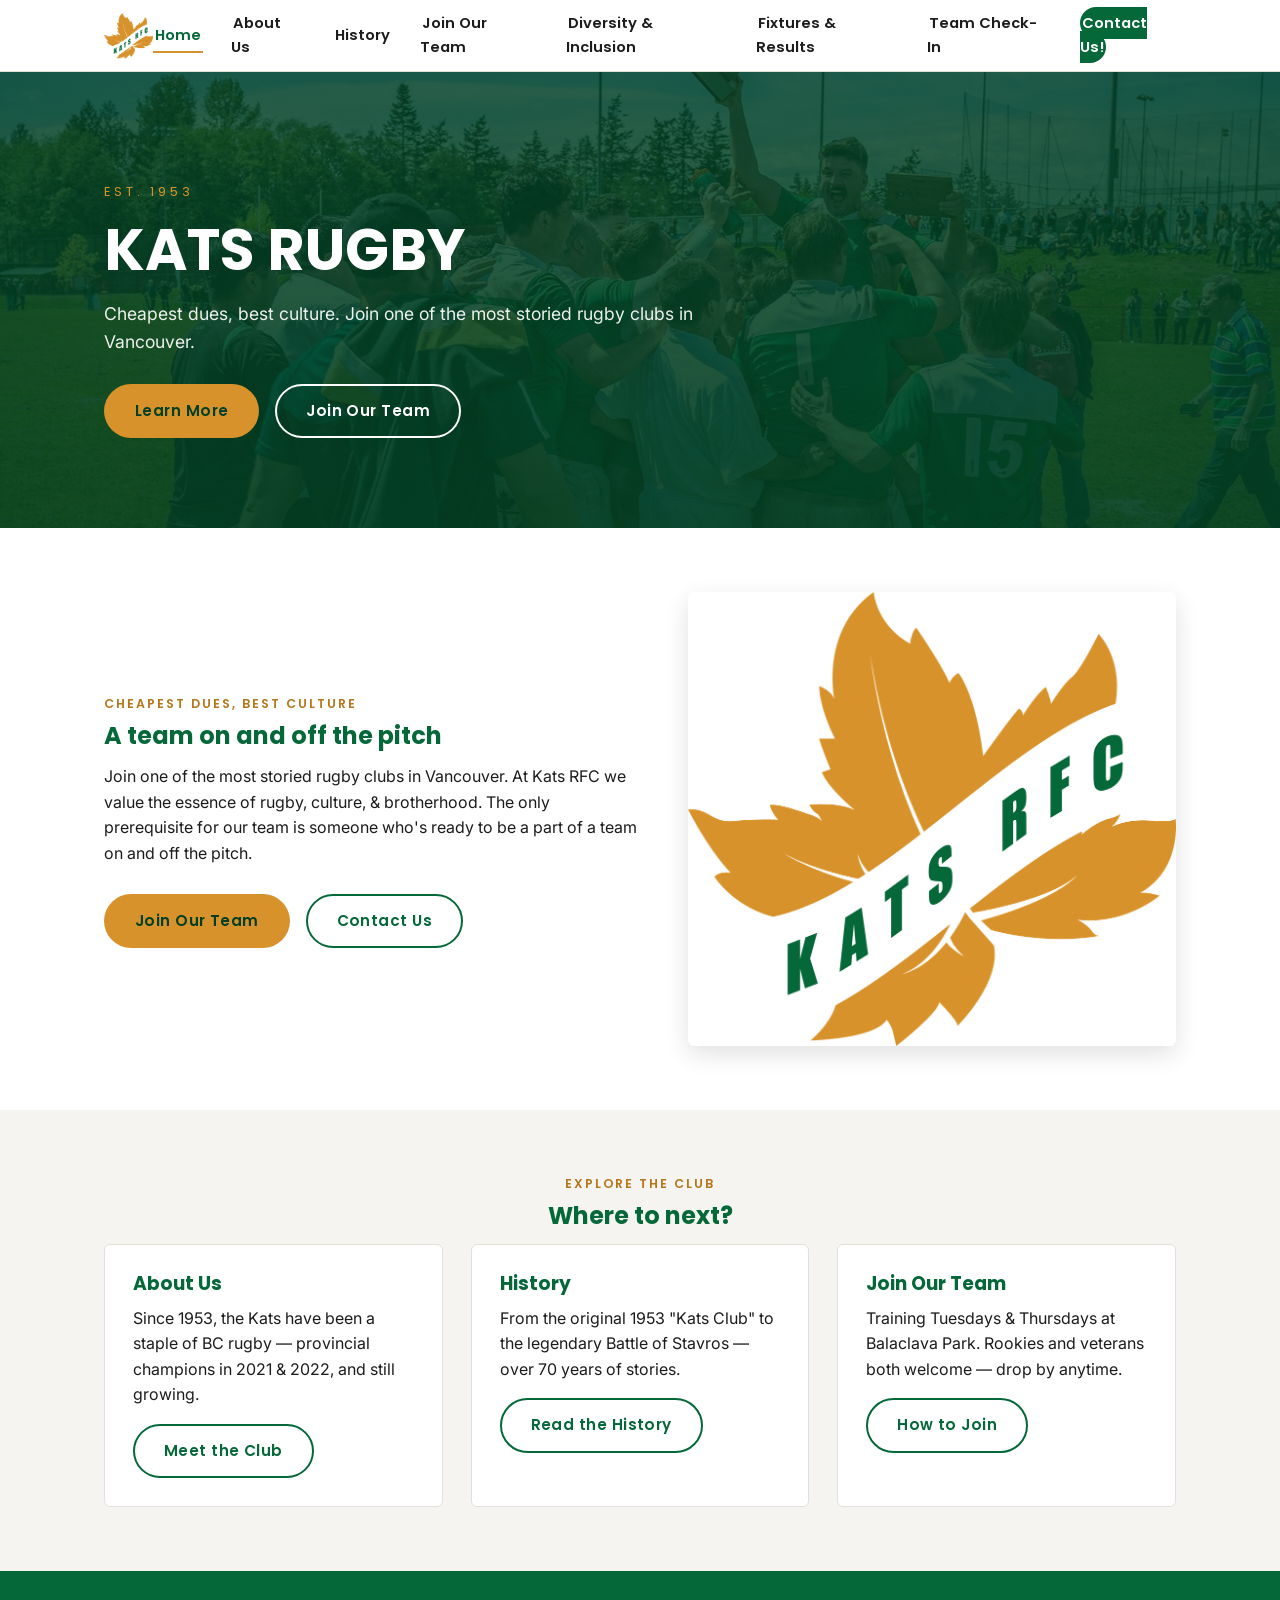
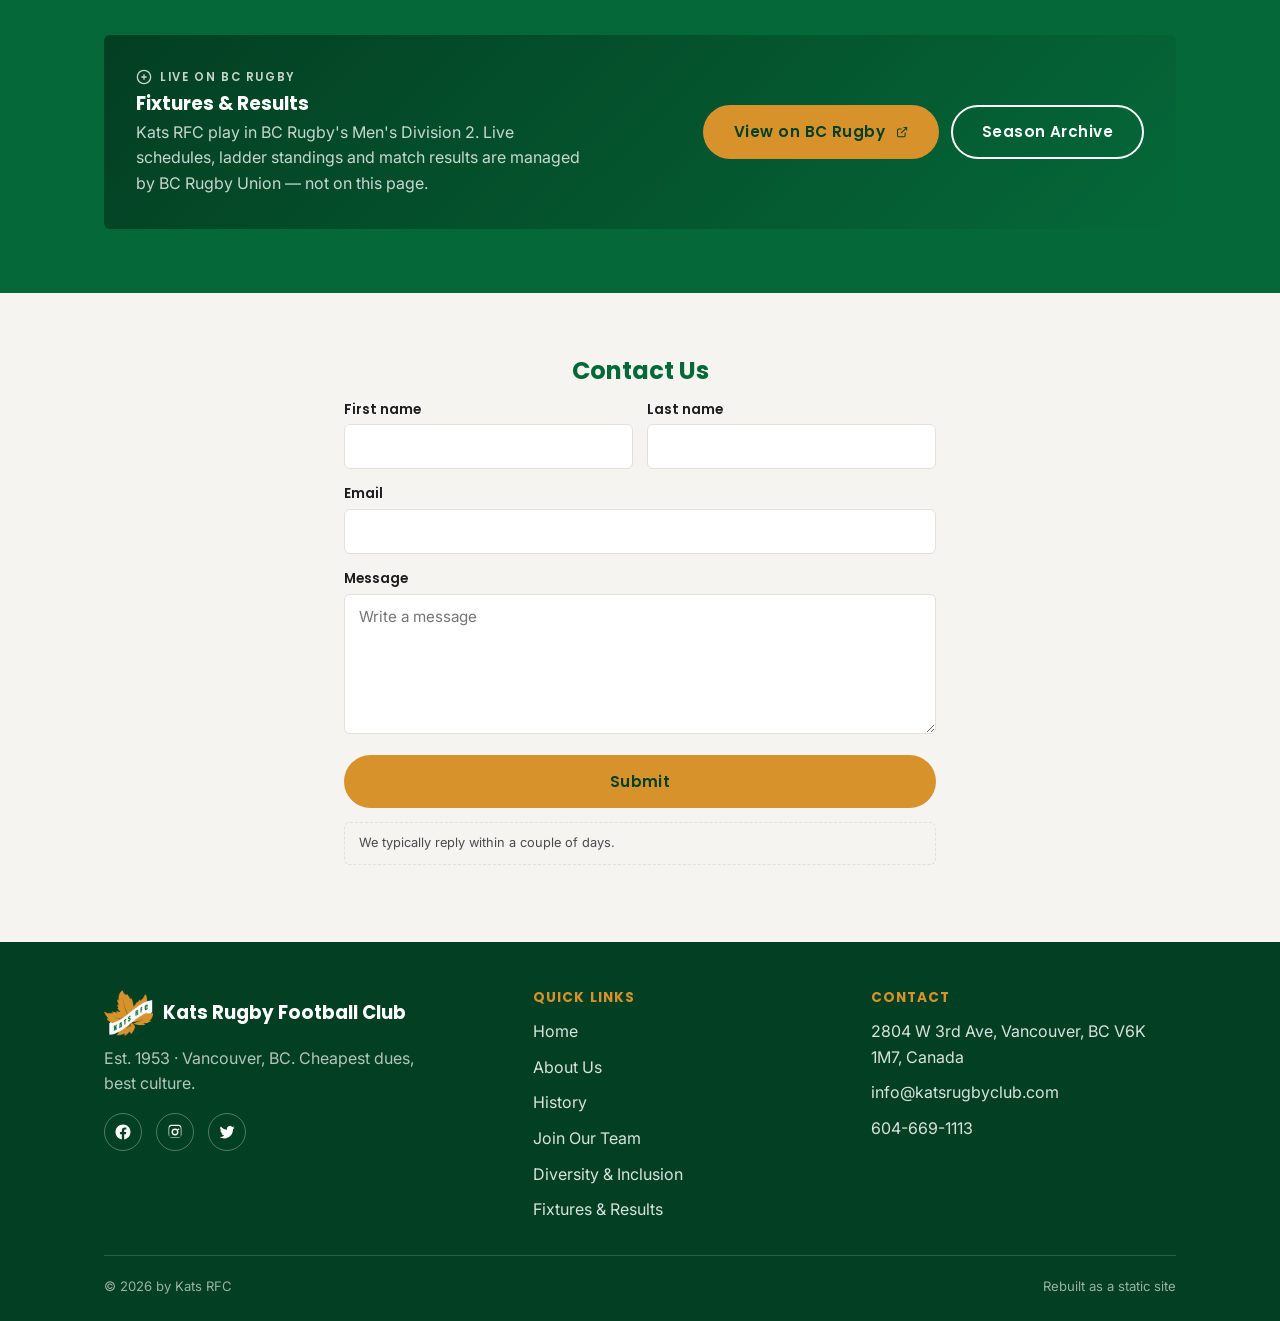
==== commit 9970bec5: "Add Team Check-In page + Cloudflare Worker backend Adds /check-in/ — a mobile-first page listing upc" ====
--- a/index.html
+++ b/index.html
@@ -71,6 +71,7 @@
         <li><a href="join-our-team.html">Join Our Team</a></li>
         <li><a href="diversity-and-inclusion.html">Diversity &amp; Inclusion</a></li>
         <li><a href="2023-24-season.html">Fixtures &amp; Results</a></li>
+        <li><a href="check-in/">Team Check-In</a></li>
         <li><a class="nav-cta" href="contact.html">Contact Us!</a></li>
       </ul>
     </nav>
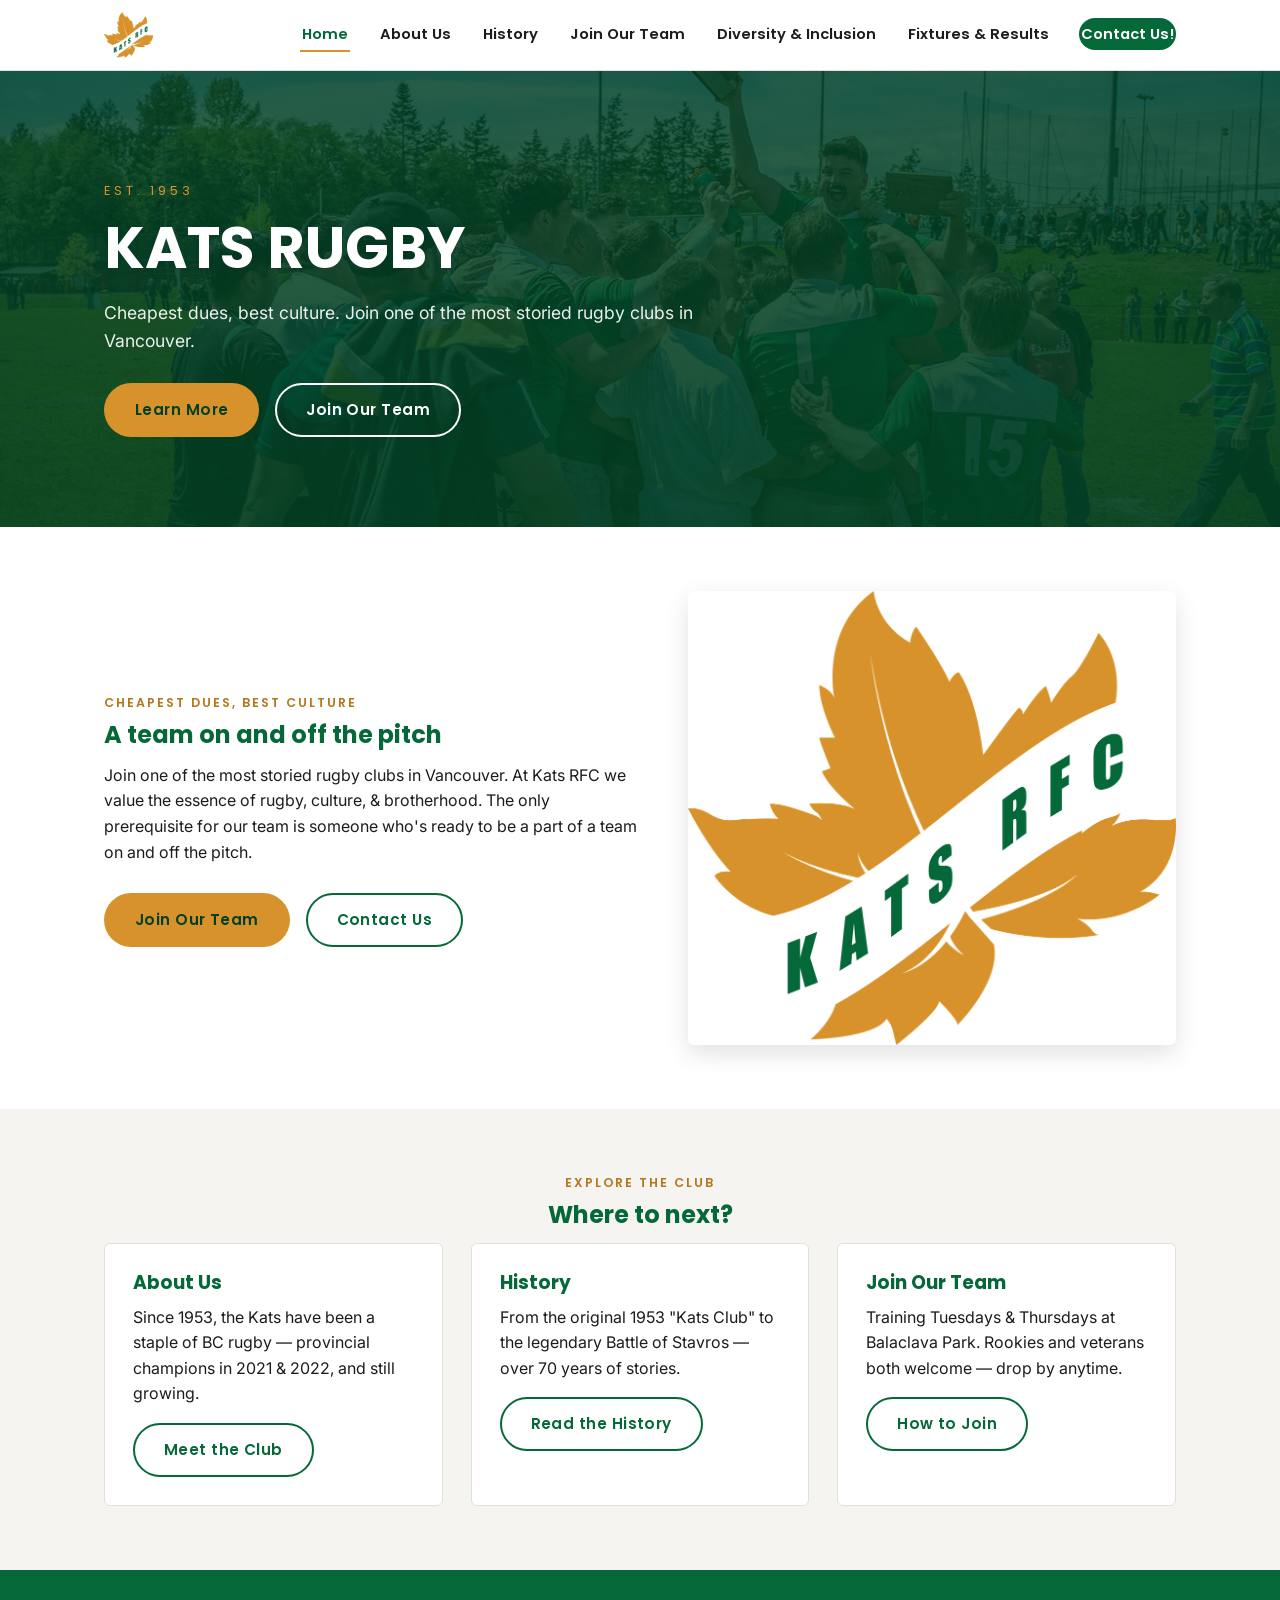
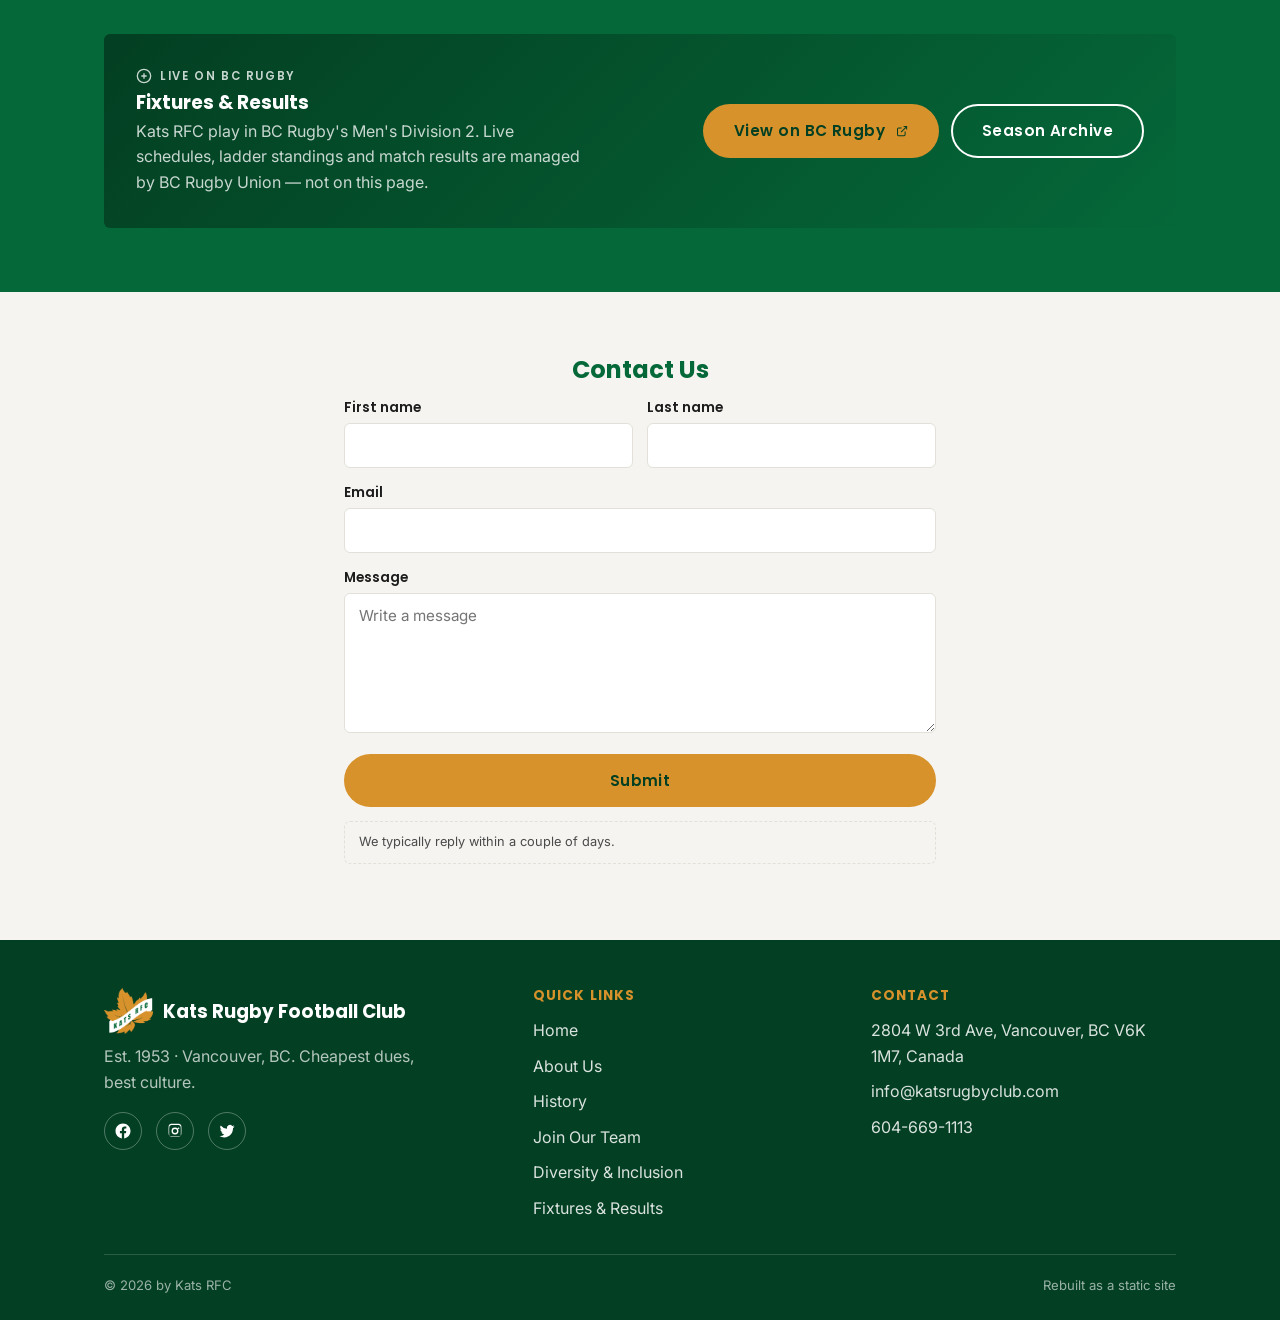
==== commit 315c0613: "Make Team Check-In actually private, not just unlisted - Removes the public nav link added on every " ====
--- a/index.html
+++ b/index.html
@@ -71,7 +71,6 @@
         <li><a href="join-our-team.html">Join Our Team</a></li>
         <li><a href="diversity-and-inclusion.html">Diversity &amp; Inclusion</a></li>
         <li><a href="2023-24-season.html">Fixtures &amp; Results</a></li>
-        <li><a href="check-in/">Team Check-In</a></li>
         <li><a class="nav-cta" href="contact.html">Contact Us!</a></li>
       </ul>
     </nav>
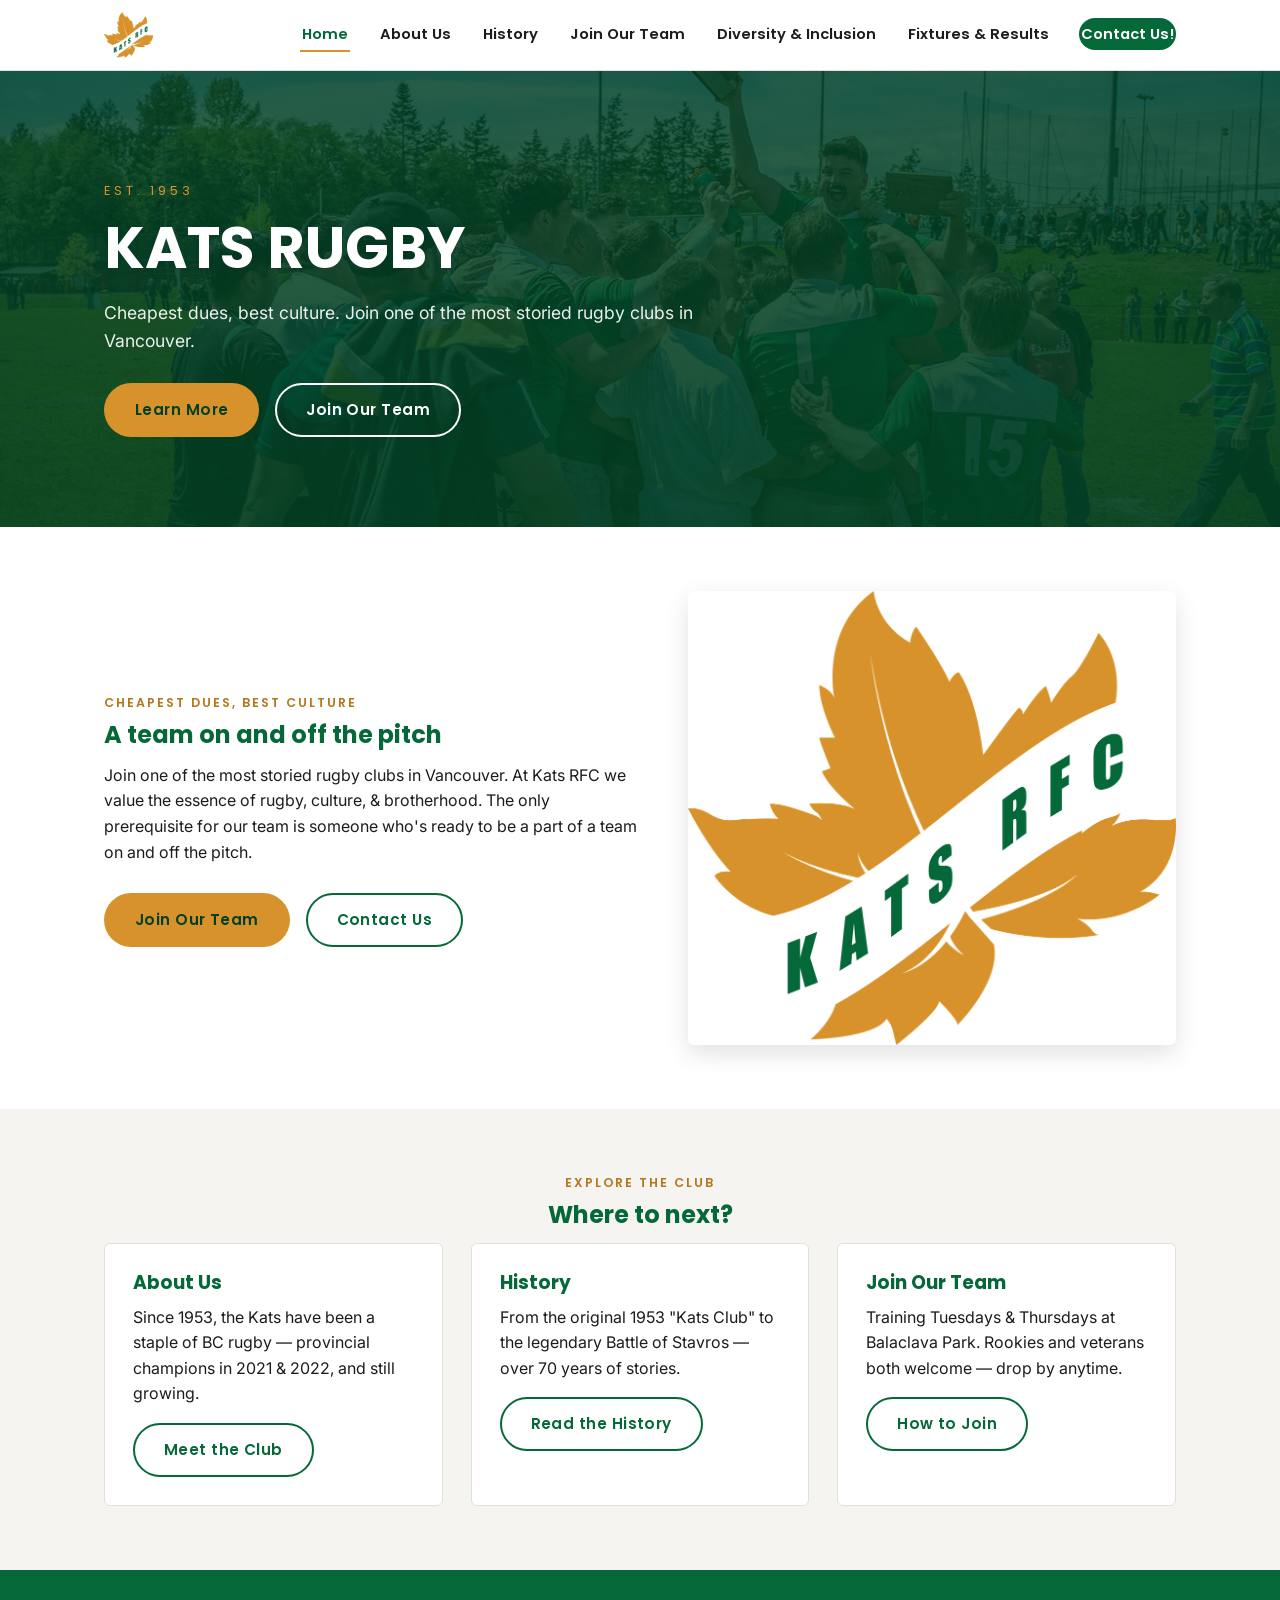
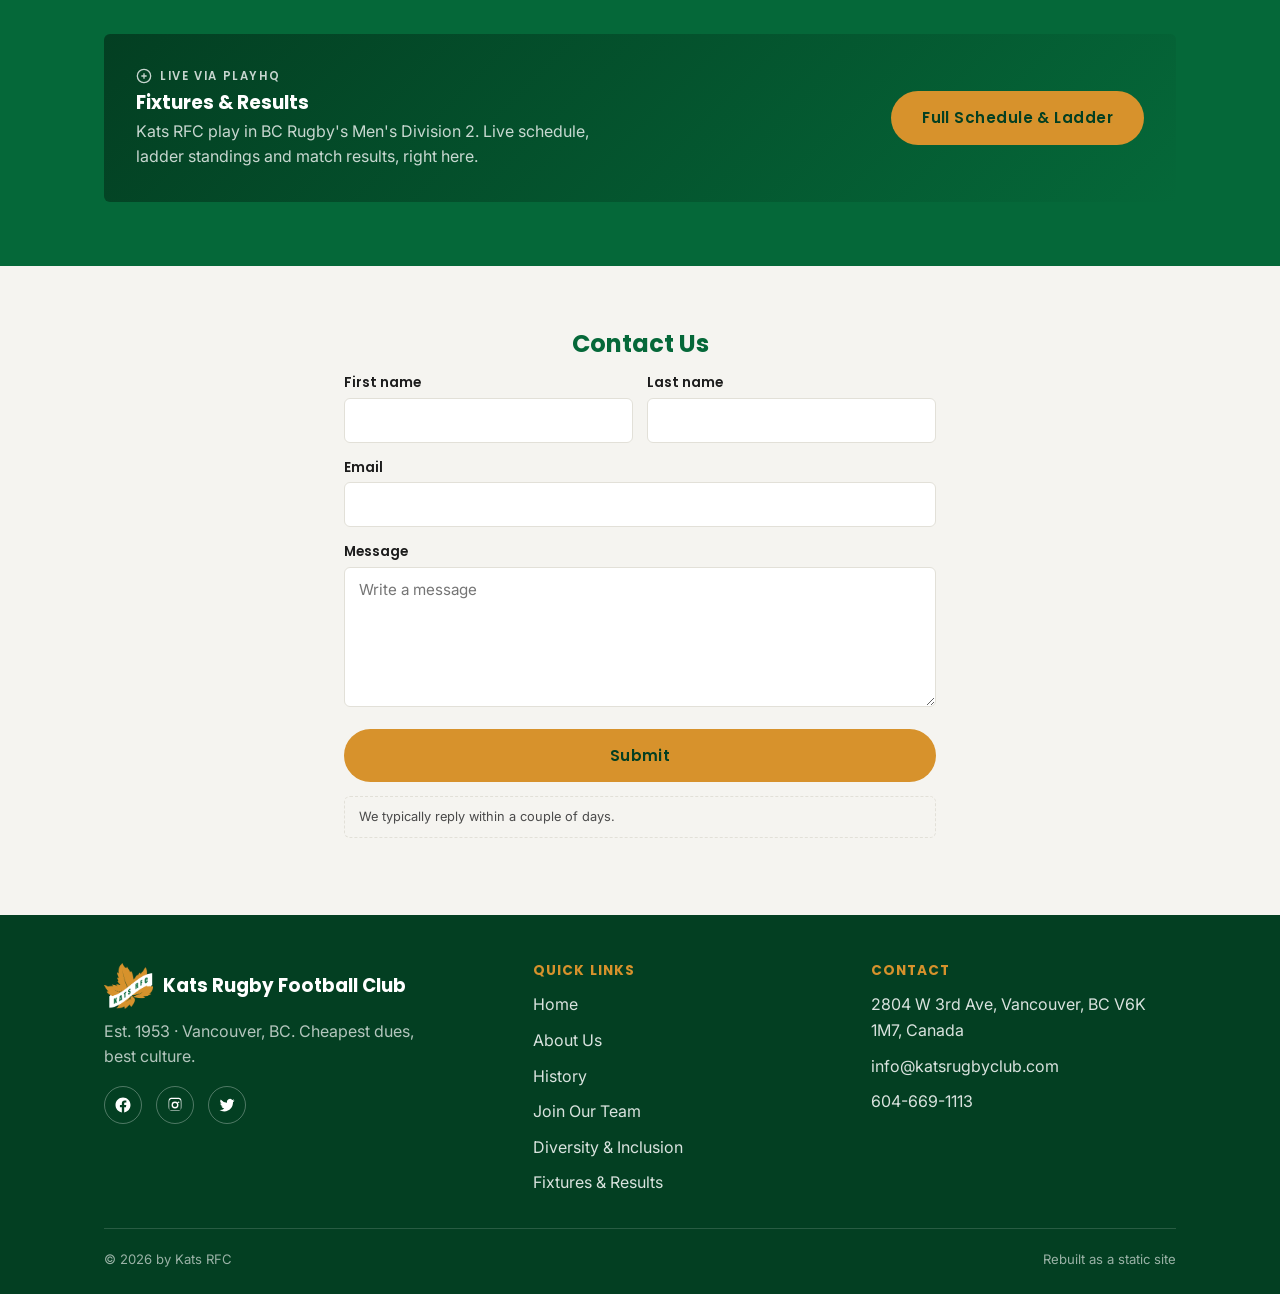
==== commit 7d918ee9: "Show kickoff times, move scores/date per feedback, drop BC Rugby link-out Fixture rows: date now sit" ====
--- a/index.html
+++ b/index.html
@@ -137,17 +137,16 @@
           <div>
             <p class="playhq-badge">
               <svg viewBox="0 0 24 24" fill="none" stroke="currentColor" stroke-width="2"><circle cx="12" cy="12" r="10"/><path d="M8 12h8M12 8v8"/></svg>
-              Live on BC Rugby
+              Live via PlayHQ
             </p>
             <h3>Fixtures &amp; Results</h3>
-            <p>Kats RFC play in BC Rugby's Men's Division 2. Live schedules, ladder standings and match results are managed by BC Rugby Union &mdash; not on this page.</p>
+            <p>Kats RFC play in BC Rugby's Men's Division 2. Live schedule, ladder standings and match results, right here.</p>
+            <!-- Filled in by assets/js/playhq.js from the Worker's public
+                 /playhq/fixtures endpoint; stays hidden if it can't load. -->
+            <p class="playhq-widget-status" id="playhq-next-fixture" hidden></p>
           </div>
           <div class="playhq-actions">
-            <a class="btn btn-gold" href="https://www.bcrugby.com/fixtures---results0adb61e3" target="_blank" rel="noopener">
-              View on BC Rugby
-              <svg class="external-icon" viewBox="0 0 24 24" fill="none" stroke="currentColor" stroke-width="2"><path d="M18 13v6a2 2 0 0 1-2 2H5a2 2 0 0 1-2-2V8a2 2 0 0 1 2-2h6"/><path d="M15 3h6v6"/><path d="M10 14 21 3"/></svg>
-            </a>
-            <a class="btn btn-outline" href="2023-24-season.html">Season Archive</a>
+            <a class="btn btn-gold" href="2023-24-season.html">Full Schedule &amp; Ladder</a>
           </div>
         </div>
       </div>
@@ -236,6 +235,7 @@
   </footer>
 
   <script src="assets/js/main.js"></script>
+  <script src="assets/js/playhq.js"></script>
   <script>document.getElementById('year').textContent = new Date().getFullYear();</script>
 </body>
 </html>
--- a/assets/css/style.css
+++ b/assets/css/style.css
@@ -623,6 +623,68 @@
   vertical-align: middle;
 }
 
+/* ---------- Live PlayHQ widget ---------- */
+/* Progressive enhancement in front of the .playhq-card link-out above: if
+   assets/js/playhq.js can't reach the Worker (or the Worker can't reach
+   PlayHQ), this whole block just stays hidden and the link-out card is the
+   only thing anyone sees -- see worker/README.md. */
+
+.playhq-widget[hidden] { display: none; }
+
+.playhq-widget-status {
+  color: var(--ink-soft);
+  font-size: 0.9rem;
+  margin: 10px 0 0;
+}
+
+/* On the dark homepage card, match its own text treatment instead of the
+   default ink-soft (too low-contrast on the green gradient background). */
+.playhq-card .playhq-widget-status {
+  color: var(--kats-gold);
+  font-weight: 600;
+  margin-top: 14px;
+}
+
+.playhq-widget-updated {
+  color: var(--ink-soft);
+  font-size: 0.8rem;
+  margin: 24px 0 0;
+}
+
+.ladder-table-wrap { overflow-x: auto; }
+
+.ladder-table {
+  width: 100%;
+  border-collapse: collapse;
+  font-size: 0.92rem;
+}
+
+.ladder-table th,
+.ladder-table td {
+  padding: 10px 12px;
+  text-align: center;
+  border-bottom: 1px solid var(--border);
+  white-space: nowrap;
+}
+
+.ladder-table th:nth-child(2),
+.ladder-table td:nth-child(2) {
+  text-align: left;
+  white-space: normal;
+}
+
+.ladder-table thead th {
+  font-family: var(--font-head);
+  font-size: 0.72rem;
+  text-transform: uppercase;
+  letter-spacing: 0.06em;
+  color: var(--ink-soft);
+}
+
+.ladder-table tbody tr.is-kats { background: rgba(215, 146, 44, 0.14); }
+.ladder-table tbody tr.is-kats td:nth-child(2) { font-weight: 700; }
+.ladder-table td.ladder-points { font-weight: 700; color: var(--kats-green); }
+
 /* ---------- Utility ---------- */
 
 .text-center { text-align: center; }
